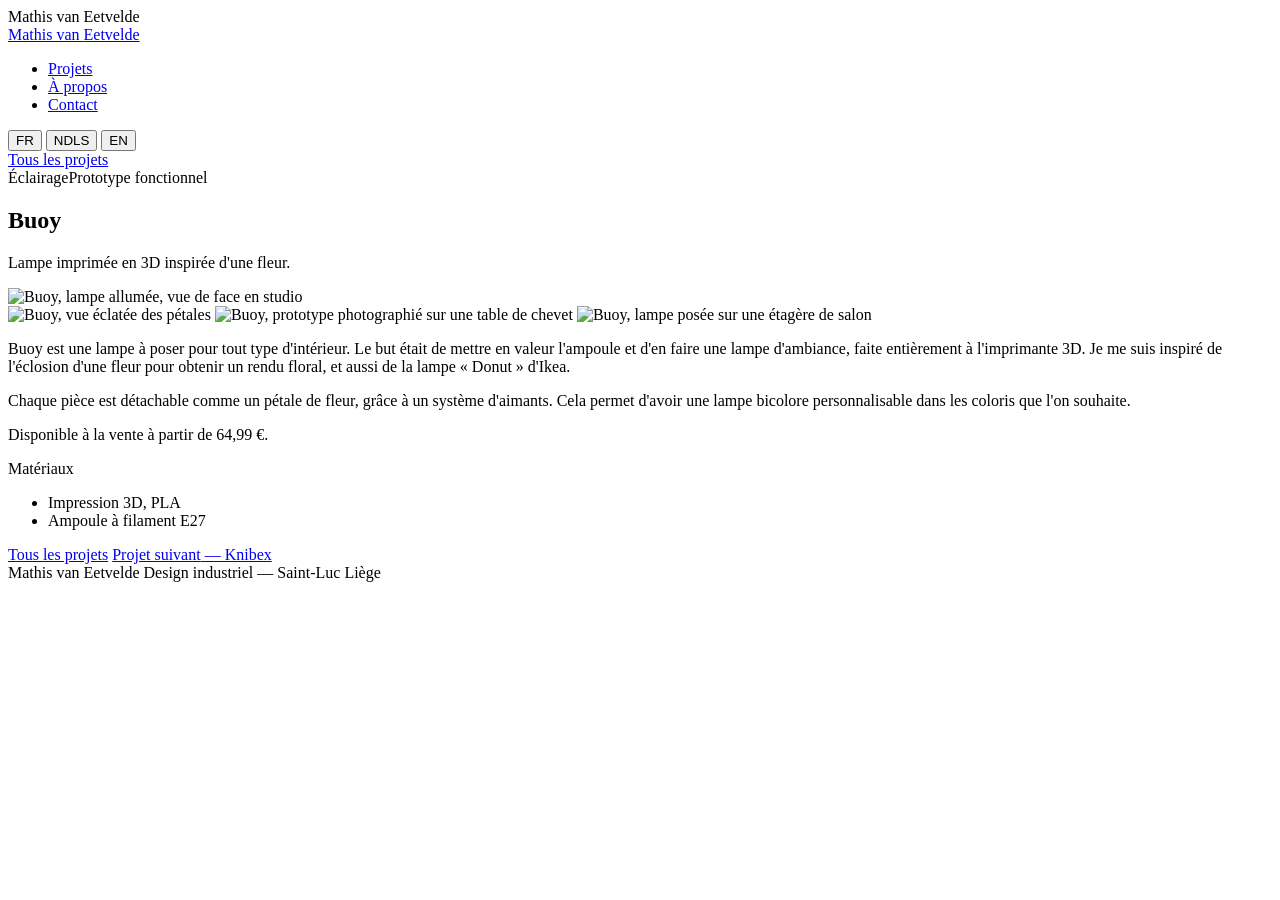
==== buoy.html @ d4e4558e "Add files via upload" ====
<!DOCTYPE html>
<html lang="fr">
<head>
<meta charset="UTF-8">
<meta name="viewport" content="width=device-width, initial-scale=1.0">
<title>Buoy — Mathis van Eetvelde</title>
<meta name="description" content="Buoy, lampe imprimée en 3D inspirée d'une fleur — projet de Mathis van Eetvelde.">
<link rel="preconnect" href="https://fonts.googleapis.com">
<link rel="preconnect" href="https://fonts.gstatic.com" crossorigin>
<link href="https://fonts.googleapis.com/css2?family=Archivo:ital,wght@0,400;0,500;0,600;0,700;0,800;0,900;1,500&family=Fraunces:ital,wght@0,500;1,400;1,500&display=swap" rel="stylesheet">
<link rel="stylesheet" href="assets/styles.css">
</head>
<body>

<div class="intro-overlay" aria-hidden="true">
  <div class="intro-name">
    <span class="line line-1"><span>Mathis</span></span>
    <span class="line line-2"><span>van Eetvelde</span></span>
  </div>
</div>

<header class="site-header">
  <div class="wrap">
    <a href="index.html" class="mark">Mathis van <span class="serif">Eetvelde</span></a>
    <nav class="primary-nav">
      <ul>
        <li><a href="index.html#projets" data-i18n="nav_projects">Projets</a></li>
        <li><a href="index.html#a-propos" data-i18n="nav_about">À propos</a></li>
        <li><a href="index.html#contact" data-i18n="nav_contact">Contact</a></li>
      </ul>
    </nav>
    <div class="lang-switch">
      <button type="button" data-lang="fr">FR</button>
      <button type="button" data-lang="nl">NDLS</button>
      <button type="button" data-lang="en">EN</button>
    </div>
  </div>
</header>

<main>
  <section class="project-hero">
    <div class="wrap">
      <a class="back-link" href="index.html#projets" data-i18n="back_link">Tous les projets</a>
      <div class="row-meta"><span data-i18n="buoy_category">Éclairage</span><span class="dot"></span><span data-i18n="buoy_status">Prototype fonctionnel</span></div>
      <h1>Buoy</h1>
      <p class="oneliner" data-i18n="buoy_oneliner">Lampe imprimée en 3D inspirée d'une fleur.</p>
    </div>
  </section>

  <section class="project-photos">
    <div class="wrap">
      <div class="main-shot">
        <img src="assets/buoy/buoy-hero.jpg?v=6" alt="Buoy, lampe allumée, vue de face en studio">
      </div>
      <div class="photo-grid">
        <img src="assets/buoy/buoy-exploded.jpg?v=6" alt="Buoy, vue éclatée des pétales">
        <img src="assets/buoy/buoy-real.jpg?v=6" alt="Buoy, prototype photographié sur une table de chevet">
        <img src="assets/buoy/buoy-shelf.jpg?v=6" alt="Buoy, lampe posée sur une étagère de salon">
      </div>
    </div>
  </section>

  <section class="project-description">
    <div class="wrap">
      <p data-i18n="buoy_desc1">Buoy est une lampe à poser pour tout type d'intérieur. Le but était de mettre en valeur l'ampoule et d'en faire une lampe d'ambiance, faite entièrement à l'imprimante 3D. Je me suis inspiré de l'éclosion d'une fleur pour obtenir un rendu floral, et aussi de la lampe « Donut » d'Ikea.</p>
      <p data-i18n="buoy_desc2">Chaque pièce est détachable comme un pétale de fleur, grâce à un système d'aimants. Cela permet d'avoir une lampe bicolore personnalisable dans les coloris que l'on souhaite.</p>
      <p class="price-note" data-i18n="buoy_price">Disponible à la vente à partir de 64,99&nbsp;€.</p>
      <div>
        <span class="materials-label" data-i18n="materials_label">Matériaux</span>
        <ul class="materials">
          <li data-i18n="buoy_mat1">Impression 3D, PLA</li>
          <li data-i18n="buoy_mat2">Ampoule à filament E27</li>
        </ul>
      </div>
    </div>
  </section>
  </section>

  <nav class="project-nav">
    <div class="wrap">
      <a href="index.html#projets" data-i18n="back_link">Tous les projets</a>
      <a class="next-project" href="knibex.html"><span data-i18n="next_label">Projet suivant</span> — Knibex</a>
    </div>
  </nav>
</main>

<footer>
  <div class="wrap">
    <span>Mathis van Eetvelde</span>
    <span data-i18n="footer_tagline">Design industriel — Saint-Luc Liège</span>
  </div>
</footer>

<script src="assets/intro.js"></script>
<script src="assets/i18n.js"></script>
<script src="assets/lightbox.js"></script>
</body>
</html>
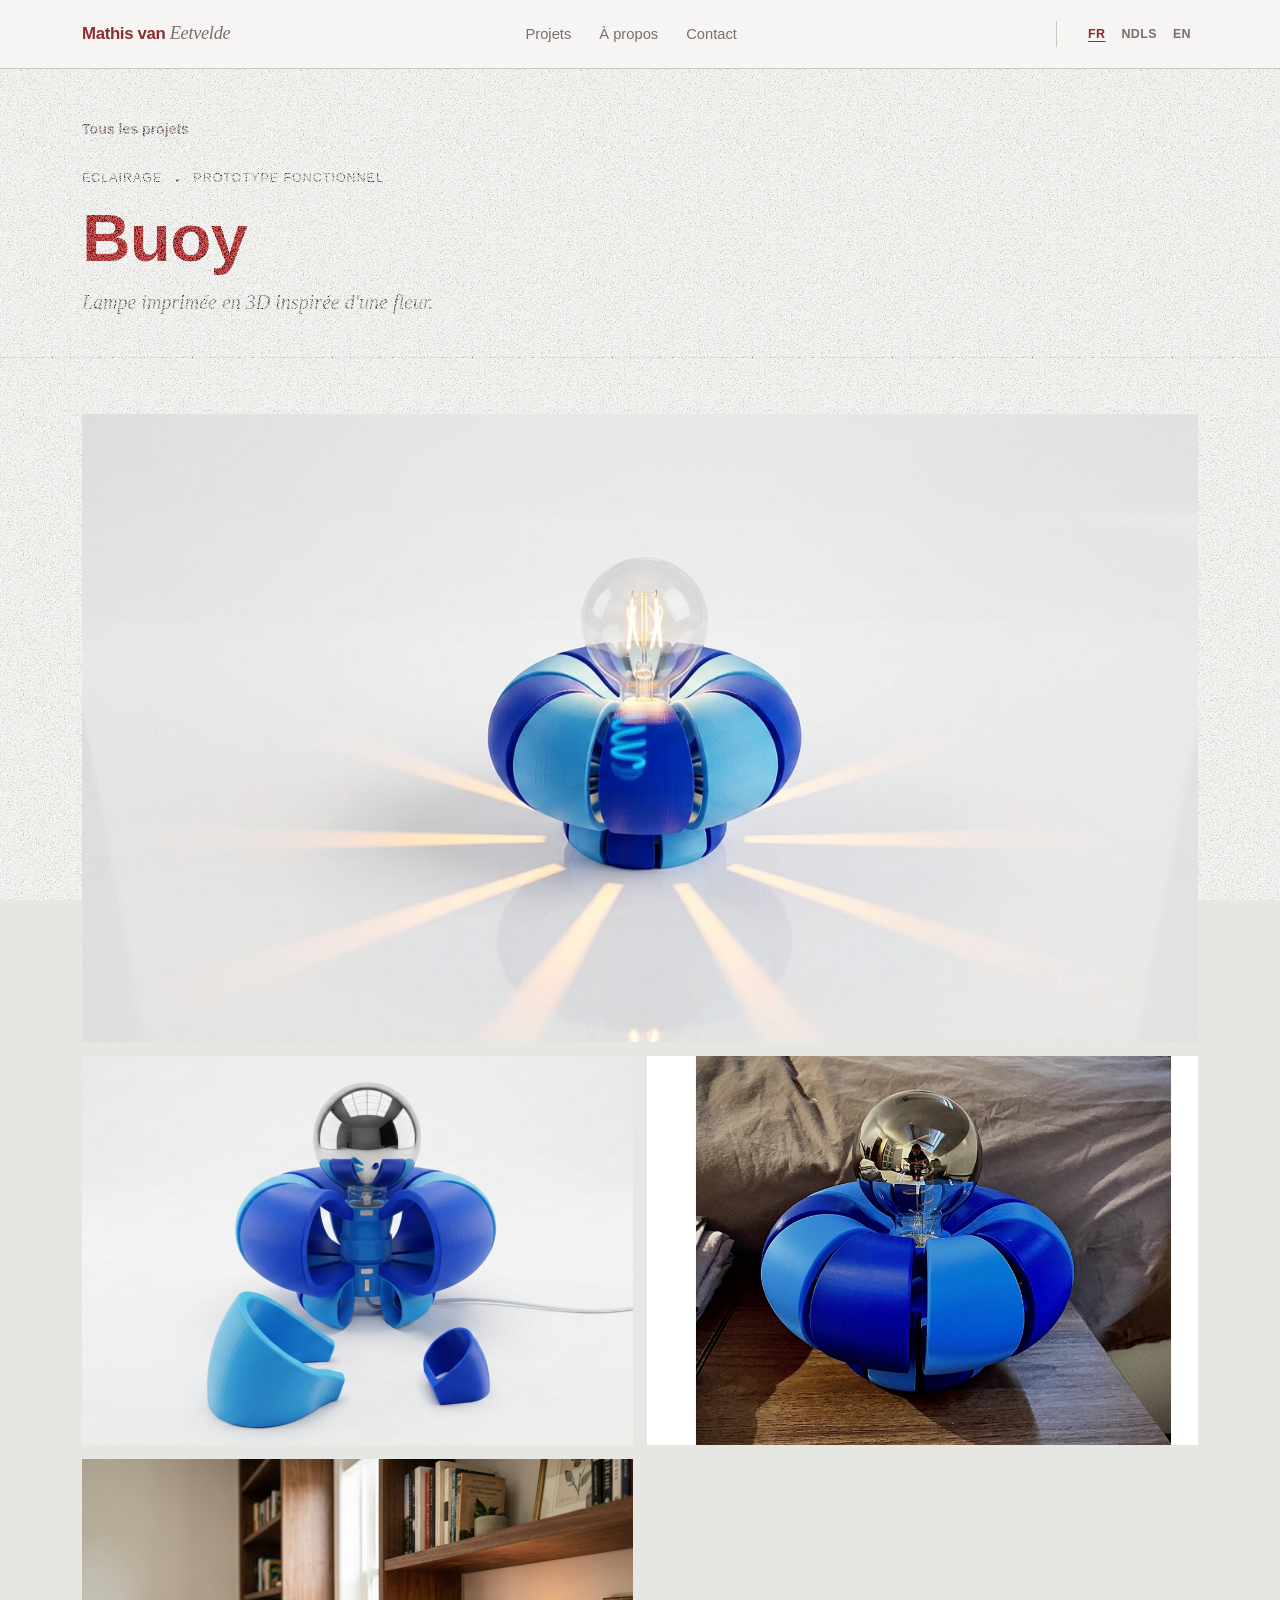
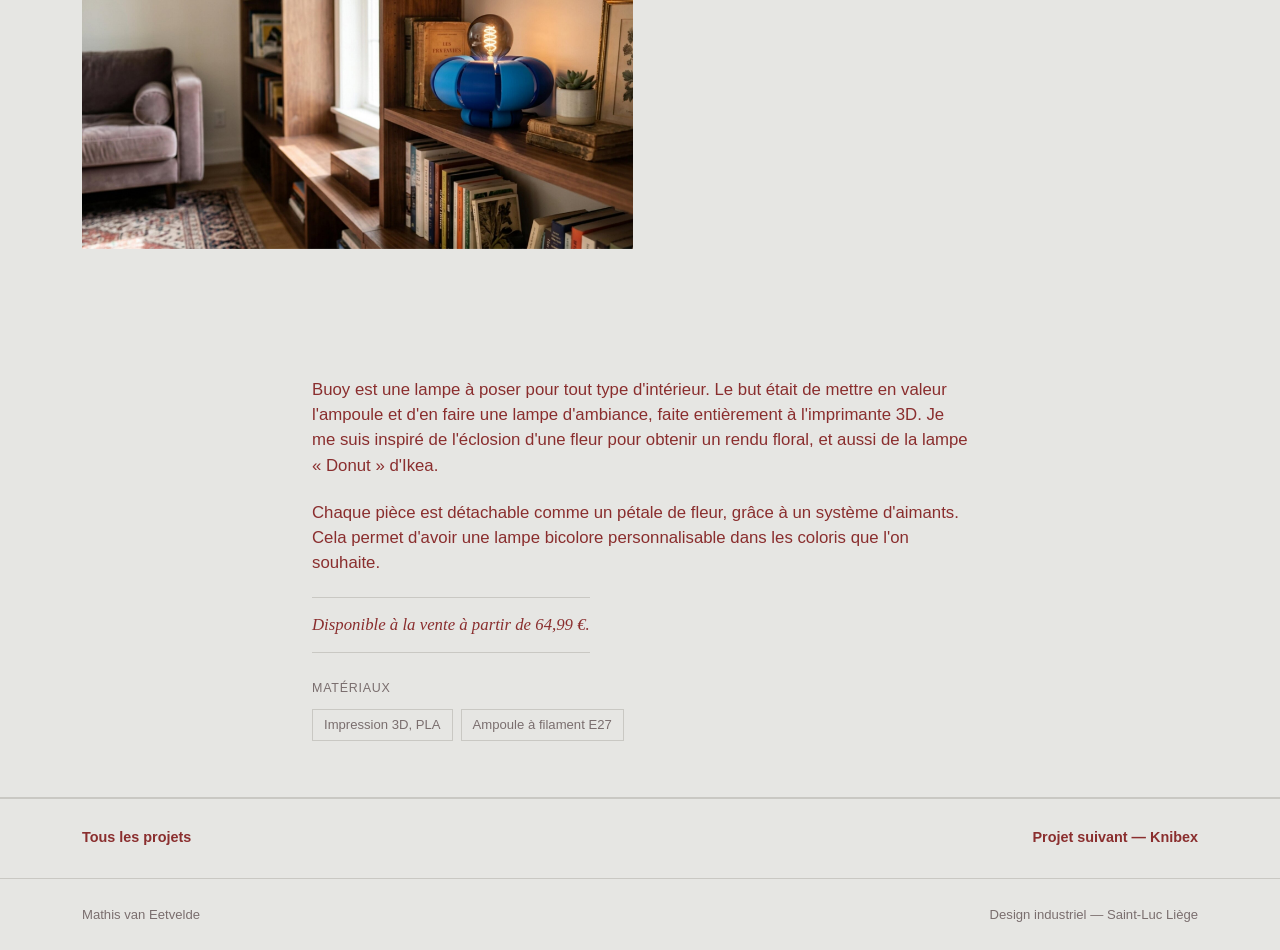
==== commit 65813855: "Add files via upload" ====
--- a/buoy.html
+++ b/buoy.html
@@ -74,7 +74,6 @@
       </div>
     </div>
   </section>
-  </section>
 
   <nav class="project-nav">
     <div class="wrap">
--- a/assets/styles.css
+++ b/assets/styles.css
@@ -0,0 +1,832 @@
+:root{
+  --bg:#e6e6e3;
+  --surface:#dedcd7;
+  --ink:#8a2e2e;
+  --steel:#7a6e6e;
+  --line:#c9c8c3;
+  --accent:#6e2424;
+  --white:#ffffff;
+  --max:1180px;
+}
+
+*,*::before,*::after{box-sizing:border-box;}
+html{scroll-behavior:smooth;}
+body{
+  margin:0;
+  background:var(--bg);
+  color:var(--ink);
+  font-family:'Archivo', sans-serif;
+  font-weight:400;
+  -webkit-font-smoothing:antialiased;
+  line-height:1.5;
+}
+
+img{max-width:100%;display:block;}
+a{color:inherit;text-decoration:none;}
+
+.wrap{
+  max-width:var(--max);
+  margin:0 auto;
+  padding:0 32px;
+}
+
+h1,h2,h3{
+  font-weight:800;
+  letter-spacing:-0.01em;
+  margin:0;
+}
+p{margin:0;}
+
+.serif{
+  font-family:'Fraunces', serif;
+  font-style:italic;
+  font-weight:400;
+}
+
+::selection{background:var(--accent);color:var(--white);}
+
+@media (prefers-reduced-motion: reduce){
+  html{scroll-behavior:auto;}
+  *{animation:none !important; transition:none !important;}
+}
+
+/* ---------- header ---------- */
+.site-header{
+  position:sticky;
+  top:0;
+  z-index:40;
+  background:rgba(247,246,243,0.92);
+  backdrop-filter:blur(6px);
+  border-bottom:1px solid var(--line);
+}
+.site-header .wrap{
+  display:flex;
+  align-items:center;
+  justify-content:space-between;
+  height:68px;
+}
+.mark{
+  font-weight:800;
+  font-size:1.05rem;
+  letter-spacing:-0.02em;
+}
+.mark .serif{font-size:1.15rem;color:var(--steel);}
+nav.primary-nav ul{
+  list-style:none;
+  display:flex;
+  gap:28px;
+  margin:0;
+  padding:0;
+}
+nav.primary-nav a{
+  font-size:0.92rem;
+  font-weight:500;
+  color:var(--steel);
+  padding:6px 0;
+  border-bottom:1px solid transparent;
+  transition:color .15s ease, border-color .15s ease;
+}
+nav.primary-nav a:hover,
+nav.primary-nav a:focus-visible{
+  color:var(--ink);
+  border-color:var(--ink);
+}
+
+.lang-switch{
+  display:flex;
+  align-items:center;
+  gap:2px;
+  margin-left:24px;
+  padding-left:24px;
+  border-left:1px solid var(--line);
+}
+.lang-switch button{
+  appearance:none;
+  background:none;
+  border:none;
+  cursor:pointer;
+  font-family:'Archivo', sans-serif;
+  font-size:0.78rem;
+  font-weight:600;
+  letter-spacing:0.03em;
+  color:var(--steel);
+  padding:6px 7px;
+  transition:color .15s ease;
+}
+.lang-switch button:hover{color:var(--ink);}
+.lang-switch button.active{color:var(--ink);text-decoration:underline;text-underline-offset:3px;}
+
+@media (max-width:560px){
+  .lang-switch{margin-left:12px;padding-left:12px;}
+  .lang-switch button{padding:6px 4px;font-size:0.72rem;}
+}
+
+/* ---------- hero ---------- */
+.hero{
+  padding:40px 0 36px;
+  border-bottom:1px solid var(--line);
+}
+.hero .wrap.hero-solo{
+  max-width:480px;
+  margin-left:0;
+  margin-right:auto;
+}
+.hero-copy .eyebrow{
+  font-size:0.68rem;
+  color:var(--steel);
+  font-weight:500;
+  margin-bottom:8px;
+  display:block;
+}
+.hero-copy h1{
+  font-size:clamp(1.3rem, 2.4vw, 1.9rem);
+  line-height:1.02;
+}
+.hero-copy .role{
+  font-family:'Fraunces', serif;
+  font-style:italic;
+  font-weight:500;
+  font-size:clamp(0.8rem,1.1vw,0.92rem);
+  color:var(--ink);
+  margin-top:8px;
+}
+.hero-copy .bio{
+  max-width:52ch;
+  margin-top:10px;
+  font-size:0.78rem;
+  color:var(--ink);
+}
+
+/* ---------- section heading shared ---------- */
+.section-head{padding:64px 0 40px;}
+.section-head h2{font-size:clamp(1.7rem,3vw,2.3rem);}
+.section-head .lede{
+  max-width:56ch;
+  color:var(--steel);
+  margin-top:10px;
+  font-size:1rem;
+}
+
+/* ---------- projects list ---------- */
+.projects{padding-bottom:20px;}
+
+.category-head{
+  display:flex;
+  align-items:baseline;
+  gap:14px;
+  flex-wrap:wrap;
+  padding:0 0 24px;
+}
+.category-head h2{
+  font-size:clamp(1.5rem,2.8vw,2rem);
+}
+.category-head .category-tag{
+  font-family:'Fraunces', serif;
+  font-style:italic;
+  font-weight:400;
+  font-size:0.95rem;
+  color:var(--steel);
+}
+.category-head-perso{
+  padding-top:56px;
+  border-top:1px solid var(--line);
+  margin-top:8px;
+}
+.perso-empty{
+  font-family:'Fraunces', serif;
+  font-style:italic;
+  font-size:1rem;
+  color:var(--steel);
+  padding-bottom:48px;
+}
+.project-list{
+  list-style:none;
+  margin:0;
+  padding:0;
+  border-top:1px solid var(--line);
+  counter-reset:project;
+}
+.project-row{
+  border-bottom:1px solid var(--line);
+  padding:64px 0;
+  counter-increment:project;
+  display:grid;
+  grid-template-columns:1fr 1fr;
+  gap:48px;
+  align-items:center;
+}
+.project-row .row-meta{
+  display:flex;
+  align-items:baseline;
+  gap:14px;
+  font-size:0.78rem;
+  text-transform:uppercase;
+  letter-spacing:0.08em;
+  color:var(--steel);
+  margin-bottom:20px;
+}
+.project-row .row-meta::before{
+  content:counter(project, decimal-leading-zero);
+  font-family:'Fraunces', serif;
+  font-style:italic;
+  font-size:1rem;
+  letter-spacing:0;
+  text-transform:none;
+  color:var(--ink);
+}
+.project-row .row-meta .dot{
+  width:3px;height:3px;border-radius:50%;background:var(--steel);
+}
+.project-row .row-image{
+  width:100%;
+  display:flex;
+  align-items:center;
+  justify-content:center;
+  min-height:280px;
+}
+.row-image-link{
+  display:contents;
+  cursor:pointer;
+}
+.project-row .row-image img{
+  width:auto;
+  height:auto;
+  max-width:100%;
+  max-height:360px;
+  display:block;
+  margin:0 auto;
+  cursor:pointer;
+}
+.row-image-knibex img{
+  transform:translateX(-16%);
+}
+.row-image-buoy img{
+  transform:translateX(-16%);
+}
+.project-row .title-link{
+  display:inline-block;
+  position:relative;
+}
+.project-row h3{
+  font-size:clamp(2.8rem,6.5vw,5.2rem);
+  line-height:0.94;
+}
+.project-row .title-link::after{
+  content:"";
+  position:absolute;
+  left:0;right:0;bottom:-2px;
+  height:2px;
+  background:var(--ink);
+  transform:scaleX(0);
+  transform-origin:left;
+  transition:transform .28s ease;
+}
+.project-row .title-link:hover::after,
+.project-row .title-link:focus-visible::after{
+  transform:scaleX(1);
+}
+.project-row .row-oneliner{
+  font-family:'Fraunces', serif;
+  font-style:italic;
+  font-size:1.15rem;
+  color:var(--steel);
+  margin-top:20px;
+  max-width:34ch;
+}
+
+@media (max-width:820px){
+  .project-row{grid-template-columns:1fr;gap:24px;}
+  .project-row .row-image{order:-1;}
+  .project-row h3{font-size:clamp(2.2rem,9vw,3rem);}
+  .project-row .row-text{
+    text-align:center;
+  }
+  .project-row .row-meta{
+    justify-content:center;
+  }
+}
+
+/* ---------- about ---------- */
+.about{
+  border-top:1px solid var(--line);
+  padding:72px 0;
+  background:var(--surface);
+}
+.about .wrap{
+  display:grid;
+  grid-template-columns:1.1fr 0.9fr;
+  gap:56px;
+}
+.about h2{font-size:clamp(1.7rem,3vw,2.3rem);margin-bottom:20px;}
+.about p{
+  font-size:1.05rem;
+  color:var(--ink);
+  max-width:52ch;
+  margin-bottom:16px;
+}
+.about p.note{
+  font-family:'Fraunces', serif;
+  font-style:italic;
+  font-size:1rem;
+  color:var(--steel);
+}
+.title-block{
+  border:1px solid var(--ink);
+  align-self:start;
+}
+.title-block .row{
+  display:grid;
+  grid-template-columns:120px 1fr;
+  border-top:1px solid var(--ink);
+}
+.title-block .row:first-child{border-top:none;}
+.title-block .row span:first-child{
+  font-size:0.72rem;
+  text-transform:uppercase;
+  letter-spacing:0.06em;
+  color:var(--steel);
+  padding:14px 14px;
+  border-right:1px solid var(--ink);
+}
+.title-block .row span:last-child{
+  padding:14px 14px;
+  font-weight:600;
+  font-size:0.95rem;
+}
+
+/* ---------- contact ---------- */
+.contact{padding:96px 0 80px;}
+.contact .eyebrow{
+  font-size:0.85rem;
+  color:var(--steel);
+  font-weight:500;
+  display:block;
+  margin-bottom:16px;
+}
+.contact h2{
+  font-size:clamp(2rem,5vw,3.6rem);
+  line-height:1.05;
+  max-width:16ch;
+}
+.contact-link{
+  display:inline-block;
+  margin-top:32px;
+  margin-right:28px;
+  font-size:1.2rem;
+  font-weight:600;
+  color:var(--ink);
+  border-bottom:2px solid var(--ink);
+  padding-bottom:4px;
+  transition:color .15s ease, border-color .15s ease;
+}
+.contact-link:hover{color:var(--accent);border-color:var(--accent);}
+.contact-phone{
+  font-family:'Fraunces', serif;
+  font-style:italic;
+  font-weight:500;
+}
+
+@media (max-width:560px){
+  .contact-link{display:block;margin-right:0;}
+}
+
+footer{
+  border-top:1px solid var(--line);
+  padding:26px 0;
+}
+footer .wrap{
+  display:flex;
+  justify-content:space-between;
+  align-items:center;
+  font-size:0.82rem;
+  color:var(--steel);
+}
+
+/* ---------- project detail page ---------- */
+.project-hero{
+  padding:48px 0 40px;
+  border-bottom:1px solid var(--line);
+}
+.back-link{
+  display:inline-block;
+  font-size:0.88rem;
+  font-weight:600;
+  color:var(--steel);
+  margin-bottom:28px;
+  border-bottom:1px solid transparent;
+  transition:color .15s ease, border-color .15s ease;
+}
+.back-link:hover{color:var(--ink);border-color:var(--ink);}
+
+.project-hero .row-meta{
+  display:flex;
+  align-items:baseline;
+  gap:14px;
+  font-size:0.78rem;
+  text-transform:uppercase;
+  letter-spacing:0.08em;
+  color:var(--steel);
+  margin-bottom:16px;
+}
+.project-hero .row-meta .dot{width:3px;height:3px;border-radius:50%;background:var(--steel);}
+.project-hero h1{
+  font-size:clamp(2.4rem,5.5vw,4.2rem);
+  line-height:1;
+}
+.project-hero .oneliner{
+  font-family:'Fraunces', serif;
+  font-style:italic;
+  font-size:1.25rem;
+  color:var(--steel);
+  margin-top:16px;
+  max-width:48ch;
+}
+
+.project-description{
+  padding:48px 0 56px;
+  border-bottom:1px solid var(--line);
+}
+.project-description .wrap{max-width:720px;}
+.project-description p{
+  font-size:1.05rem;
+  color:var(--ink);
+  margin-bottom:22px;
+}
+.price-note{
+  display:inline-block;
+  font-family:'Fraunces', serif;
+  font-style:italic;
+  font-weight:500;
+  font-size:1.1rem;
+  border-top:1px solid var(--line);
+  border-bottom:1px solid var(--line);
+  padding:14px 0;
+  margin-bottom:26px !important;
+}
+.materials{
+  list-style:none;
+  padding:0;
+  margin:0;
+  display:flex;
+  flex-wrap:wrap;
+  gap:8px;
+}
+.materials li{
+  font-size:0.82rem;
+  color:var(--steel);
+  border:1px solid var(--line);
+  padding:5px 11px;
+}
+.materials-label{
+  display:block;
+  font-size:0.78rem;
+  text-transform:uppercase;
+  letter-spacing:0.06em;
+  color:var(--steel);
+  margin-bottom:12px;
+}
+.constraints-list{
+  list-style:none;
+  padding:0;
+  margin:0;
+}
+.constraints-list li{
+  position:relative;
+  padding-left:22px;
+  margin-bottom:10px;
+  font-size:1rem;
+  color:var(--ink);
+}
+.constraints-list li::before{
+  content:"—";
+  position:absolute;
+  left:0;
+  color:var(--steel);
+}
+
+.project-photos{padding:56px 0 80px;}
+.project-photos .main-shot{
+  width:100%;
+  margin-bottom:14px;
+}
+.project-photos .main-shot img{width:100%;height:auto;display:block;}
+.project-photos .photo-grid{
+  display:grid;
+  grid-template-columns:repeat(2,1fr);
+  gap:14px;
+}
+.project-photos .photo-grid img{
+  width:100%;
+  height:auto;
+  display:block;
+}
+
+.project-nav{
+  border-top:1px solid var(--line);
+  padding:28px 0;
+}
+.project-nav .wrap{
+  display:flex;
+  justify-content:space-between;
+  align-items:center;
+}
+.project-nav a{
+  font-size:0.9rem;
+  font-weight:600;
+  color:var(--ink);
+  border-bottom:1px solid transparent;
+  transition:border-color .15s ease;
+}
+.project-nav a:hover{border-color:var(--ink);}
+.project-nav a.next-project{margin-left:auto;}
+
+/* ---------- responsive ---------- */
+@media (max-width:860px){
+  .hero .wrap.hero-solo{max-width:100%;}
+  .about .wrap{grid-template-columns:1fr;}
+  .project-photos .photo-grid{grid-template-columns:repeat(2,1fr);}
+  nav.primary-nav ul{gap:16px;}
+}
+@media (max-width:560px){
+  .wrap{padding:0 20px;}
+  nav.primary-nav a{font-size:0.82rem;}
+}
+
+/* ---------- name intro animation (project detail pages) ---------- */
+body.intro-lock{overflow:hidden;height:100vh;}
+
+.intro-overlay{
+  position:fixed;
+  inset:0;
+  z-index:999;
+  background:var(--ink);
+  display:flex;
+  align-items:center;
+  justify-content:center;
+  overflow:hidden;
+  transition:transform .7s cubic-bezier(.65,0,.35,1);
+}
+.intro-overlay.intro-hide{transform:translateY(-100%);}
+.intro-overlay::after{
+  content:"";
+  position:absolute;
+  inset:0;
+  pointer-events:none;
+  opacity:0.5;
+  mix-blend-mode:overlay;
+  background-image:url("data:image/svg+xml;utf8,<svg xmlns='http://www.w3.org/2000/svg' width='140' height='140'><filter id='ni'><feTurbulence type='fractalNoise' baseFrequency='0.85' numOctaves='3' stitchTiles='stitch'/><feColorMatrix type='matrix' values='3 0 0 0 -1  3 0 0 0 -1  3 0 0 0 -1  0 0 0 1 0'/></filter><rect width='100%25' height='100%25' filter='url(%23ni)'/></svg>");
+  background-size:140px 140px;
+}
+
+.intro-name{
+  position:relative;
+  z-index:1;
+  color:var(--bg);
+  text-align:center;
+  line-height:1.05;
+}
+.intro-name .line{
+  overflow:hidden;
+  padding:0 4px;
+}
+.intro-name .line span{
+  display:block;
+  transform:translateY(115%);
+  animation:introUp .7s cubic-bezier(.22,1,.36,1) forwards;
+}
+.intro-name .line-1 span{
+  font-size:clamp(2.4rem,7vw,4.6rem);
+  font-weight:800;
+  letter-spacing:-0.01em;
+  animation-delay:.15s;
+}
+.intro-name .line-2 span{
+  font-family:'Fraunces', serif;
+  font-style:italic;
+  font-weight:500;
+  font-size:clamp(1.6rem,4.6vw,2.8rem);
+  color:#c9cdd3;
+  animation-delay:.3s;
+}
+
+@keyframes introUp{
+  to{transform:translateY(0);}
+}
+
+@media (prefers-reduced-motion: reduce){
+  .intro-overlay{display:none;}
+}
+
+
+/* ---------- top banner: static PROJET behind cycling cutout photos ---------- */
+.top-banner{
+  position:relative;
+  width:100%;
+  height:calc(100vh - 68px);
+  min-height:520px;
+  overflow:hidden;
+  background:var(--bg);
+}
+.top-banner-word{
+  position:absolute;
+  top:clamp(14px,3vw,32px);
+  left:clamp(14px,4.5vw,48px);
+  z-index:1;
+  font-family:'Archivo', sans-serif;
+  font-weight:900;
+  text-transform:uppercase;
+  letter-spacing:-0.02em;
+  color:var(--ink);
+  font-size:clamp(3.8rem,11vw,8.5rem);
+  line-height:1;
+}
+.top-banner-slides{
+  position:absolute;
+  inset:0;
+  z-index:6;
+  display:flex;
+  align-items:center;
+  justify-content:center;
+  transform:translateY(4%);
+}
+.top-banner-slides img{
+  position:absolute;
+  inset:0;
+  margin:auto;
+  width:65%;
+  height:65%;
+  object-fit:contain;
+  opacity:0;
+  animation:coverFade 21s infinite;
+}
+.top-banner-slides img:nth-child(1){animation-delay:0s;}
+.top-banner-slides img:nth-child(3){transform:translateX(-8%);}
+.top-banner-slides img:nth-child(5){transform:translateX(-8%);}
+.top-banner-slides img:nth-child(2){animation-delay:3s;}
+.top-banner-slides img:nth-child(3){animation-delay:6s;}
+.top-banner-slides img:nth-child(4){animation-delay:9s;}
+.top-banner-slides img:nth-child(5){animation-delay:12s;}
+.top-banner-slides img:nth-child(6){animation-delay:15s;}
+.top-banner-slides img:nth-child(7){animation-delay:18s;}
+
+@keyframes coverFade{
+  0%{opacity:0;}
+  2%{opacity:1;}
+  15%{opacity:1;}
+  18.3%{opacity:0;}
+  100%{opacity:0;}
+}
+
+.top-banner-signature{
+  position:absolute;
+  z-index:3;
+  bottom:clamp(4px,1vw,10px);
+  left:72%;
+  transform:translateX(-50%);
+  text-align:center;
+  font-family:'Fraunces', serif;
+  font-style:italic;
+  font-weight:400;
+  font-size:clamp(1.1rem,2.2vw,1.6rem);
+  color:var(--ink);
+  line-height:1.3;
+}
+
+@media (prefers-reduced-motion: reduce){
+  .top-banner-slides img{animation:none;opacity:0;}
+  .top-banner-slides img:nth-child(2){opacity:1;}
+}
+
+/* ---------- keep the grain off every photo: lift images above the grain layer ---------- */
+img{
+  position:relative;
+  z-index:5;
+}
+/* ---------- fine photographic film-grain texture over the whole site ---------- */
+body::before{
+  content:"";
+  position:fixed;
+  inset:0;
+  pointer-events:none;
+  z-index:2;
+  opacity:1;
+  mix-blend-mode:overlay;
+  background-image:url("data:image/svg+xml;utf8,<svg xmlns='http://www.w3.org/2000/svg' width='140' height='140'><filter id='n'><feTurbulence type='fractalNoise' baseFrequency='0.85' numOctaves='3' stitchTiles='stitch'/><feColorMatrix type='matrix' values='3 0 0 0 -1  3 0 0 0 -1  3 0 0 0 -1  0 0 0 1 0'/></filter><rect width='100%25' height='100%25' filter='url(%23n)'/></svg>");
+  background-size:140px 140px;
+}
+body::after{
+  content:"";
+  position:fixed;
+  inset:0;
+  pointer-events:none;
+  z-index:3;
+  opacity:1;
+  mix-blend-mode:overlay;
+  background-image:url("data:image/svg+xml;utf8,<svg xmlns='http://www.w3.org/2000/svg' width='70' height='70'><filter id='g'><feTurbulence type='fractalNoise' baseFrequency='1.6' numOctaves='2' stitchTiles='stitch'/><feColorMatrix type='matrix' values='3 0 0 0 -1  3 0 0 0 -1  3 0 0 0 -1  0 0 0 1 0'/></filter><rect width='100%25' height='100%25' filter='url(%23g)'/></svg>");
+  background-size:70px 70px;
+}
+
+/* ---------- lightbox: click any project photo to see it uncropped ---------- */
+.zoomable{cursor:zoom-in;}
+
+.lightbox-overlay{
+  position:fixed;
+  inset:0;
+  z-index:10000;
+  background:rgba(15,15,14,0.94);
+  display:flex;
+  align-items:center;
+  justify-content:center;
+  padding:32px;
+  opacity:0;
+  visibility:hidden;
+  transition:opacity .2s ease;
+  cursor:zoom-out;
+}
+.lightbox-overlay.is-open{
+  opacity:1;
+  visibility:visible;
+}
+.lightbox-overlay img{
+  max-width:100%;
+  max-height:100%;
+  width:auto;
+  height:auto;
+  object-fit:contain;
+  box-shadow:0 20px 60px rgba(0,0,0,0.4);
+}
+.lightbox-close{
+  position:absolute;
+  top:20px;
+  right:24px;
+  width:44px;
+  height:44px;
+  border:none;
+  background:none;
+  color:#f2f1ee;
+  font-size:2.2rem;
+  line-height:1;
+  cursor:pointer;
+}
+body.lightbox-lock{overflow:hidden;}
+
+@media (max-width:560px){
+  .lightbox-overlay{padding:16px;}
+  .lightbox-close{top:10px;right:12px;}
+}
+
+/* ---------- sketches: continuous left-to-right scroller ---------- */
+.sketches{
+  padding-top:8px;
+  padding-bottom:48px;
+  border-top:1px solid var(--line);
+}
+.sketches .category-head{padding-top:56px;}
+.sketches-track-wrap{
+  overflow:hidden;
+  width:100%;
+  margin-bottom:24px;
+}
+.sketches-track-wrap:last-child{margin-bottom:0;}
+.sketches-track{
+  display:flex;
+  width:max-content;
+  position:relative;
+  z-index:6;
+  animation:sketchesScroll 44s linear infinite;
+}
+.sketches-track-reverse{
+  animation-name:sketchesScrollReverse;
+}
+.sketches-group{
+  display:flex;
+  flex-shrink:0;
+  gap:24px;
+  padding:0 32px 0 0;
+}
+.sketches-group img{
+  width:min(70vw,320px);
+  height:min(70vw,320px);
+  object-fit:cover;
+  flex-shrink:0;
+  display:block;
+  border:1px solid var(--line);
+  background:var(--surface);
+}
+
+@keyframes sketchesScroll{
+  from{transform:translateX(0);}
+  to{transform:translateX(-50%);}
+}
+@keyframes sketchesScrollReverse{
+  from{transform:translateX(-50%);}
+  to{transform:translateX(0);}
+}
+
+.sketches-track-wrap:hover .sketches-track{
+  animation-play-state:paused;
+}
+
+@media (prefers-reduced-motion: reduce){
+  .sketches-track{animation:none;}
+}
